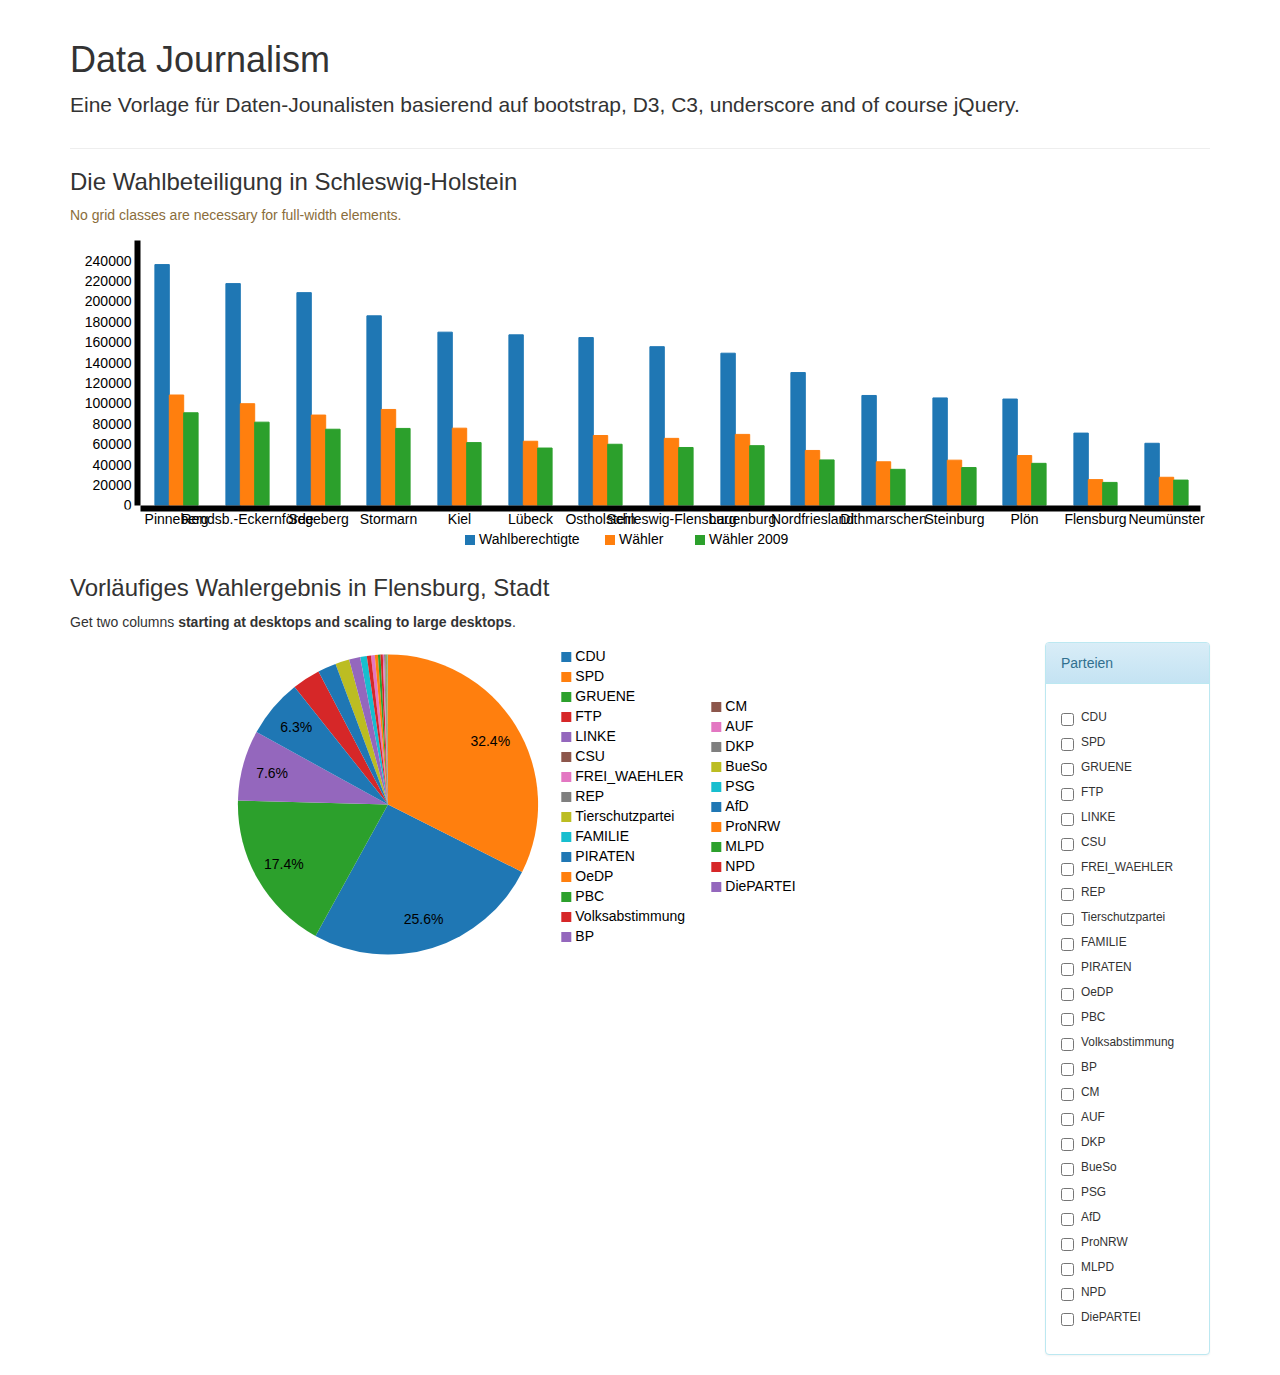
==== htdocs/index.html @ 8752a5e2 "Template using Bootstrap, D3, C3 and underscore" ====
<!DOCTYPE html>
<html lang="en">
    <head>
        <meta charset="utf-8">
        <meta http-equiv="X-UA-Compatible" content="IE=edge">
        <meta name="viewport" content="width=device-width, initial-scale=1">
        <meta name="description" content="">
        <meta name="author" content="">
        <link rel="shortcut icon" href="../../assets/ico/favicon.ico">
        <title>Data Journalism</title>

        <link rel="stylesheet" href="css/bootstrap.min.css">
        <link rel="stylesheet" href="css/bootstrap-theme.min.css">
        <link href="c3.css" rel="stylesheet" type="text/css">
        <style>


        </style>
        <!--script src="js/bootstrap.min.js"></script-->
        <script src="js/d3.v3.min.js" charset="utf-8"></script>
        <script src="js/c3.min.js" charset="utf-8"></script>
        <script src="js/underscore-min.js" charset="utf-8"></script>
        <script src="js/jquery-1.11.1.min.js" charset="utf-8"></script>
        <script src="data/eu.js" charset="utf-8"></script>
        <script>

function getWkData(id) {
    var data;
    eu_election.forEach(function(d) {
        var name;
        if(d.wahlkreis_nr == id) {
            data = [];
            for(p in d) {
                if(p.endsWith('_ap')) {
                    name = p.substr(0, p.length-3);
                    data.push([name, d[p]]);
                }
            }
        }
    });
    return data;
}

window.addEventListener('load', function() {
    console.log("Los geht's");

    // Generate pie chart
    var chart = c3.generate({
        bindto: '#piechart',
        data: {
            columns: getWkData(1001),
            type : 'pie'
        },
        legend: {
            position: 'right',
            onclick: function (d, i) { console.log(d, i); },
        },
        pie: {
            onclick: function (d, i) { console.log(d, i); },
            onmouseover: function (d, i) { console.log(d, i); },
            onmouseout: function (d, i) { console.log(d, i); }
        }
    });

    // Genrate list of parties
    var parties = _.chain(_.keys(eu_election[0]))
                       .filter(function(v) { return v.endsWith('_ap'); })
                       .map(function(v) { return v.slice(0, -3) })
                       .value();
    parties.forEach(function(party) {
        var cb = $('<div class="checkbox"><label><input type="checkbox"></label></div>');
        cb.find('label').append(party);
        cb.find('input').click(function(ev) {
            console.log(ev.target);
            console.log(party);
        });
        $('#parties').append(cb);
    });

    // Generate the barchart
    var categories_short = ["Pinneberg","Rendsb.-Eckernförde","Segeberg","Stormarn","Kiel","Lübeck","Ostholstein","Schleswig-Flensburg","Lauenburg","Nordfriesland","Dithmarschen","Steinburg","Plön","Flensburg","Neumünster"];
    var columns = _.chain(eu_election)
                        .where({"bundesland":1})
                        .sortBy(function(kreis) {
                            return -kreis.wahlber
                        })
                        .reduce(function(arr, kreis) {
                            arr[0].push(kreis.wahlkreis_nr);
                            arr[1].push(kreis.wahlkreis);
                            arr[2].push(kreis.wahlber);
                            arr[3].push(kreis.waehler);
                            arr[4].push(kreis.waehler_vp);
                            return arr;
                        }, [[], [], ['Wahlberechtigte'], ['Wähler'], ['Wähler 2009']])
                        .value();
    var wk_ids = columns.shift();
    var categories = columns.shift();
    console.log(JSON.stringify(columns));
    var barchart = c3.generate({
        bindto: '#barchart',
        data: {
            columns: columns,
            type: 'bar',
            onclick: function (d, i) {
                console.log(wk_ids[d.x], categories[d.x]);
                console.log(d);
                $('#wahlkreis').html(categories[d.x]);
                chart.load({
                    columns: getWkData(wk_ids[d.x]),
                });
            }
        },
        axis: {
            x: {
                type: 'category',
                categories: categories_short
            }
        },
    });

    $('#piechart .c3-legend-item').click(function(evt) {
        console.log(evt.currentTarget.__data__);
        console.log(evt);
    });

}, false);

        </script>
    <!-- HTML5 shim and Respond.js IE8 support of HTML5 elements and media queries -->
    <!--[if lt IE 9]>
      <script src="https://oss.maxcdn.com/libs/html5shiv/3.7.0/html5shiv.js"></script>
      <script src="https://oss.maxcdn.com/libs/respond.js/1.4.2/respond.min.js"></script>
    <![endif]-->
    </head>
    <body>
        <div class="container">

            <div class="page-header">
                <h1>Data Journalism</h1>
                <p class="lead">Eine Vorlage für Daten-Jounalisten basierend auf bootstrap, D3, C3, underscore and of course jQuery.</p>
            </div>

            <h3>Die Wahlbeteiligung in Schleswig-Holstein</h3>
            <p class="text-warning">No grid classes are necessary for full-width elements.</p>

            <div id="barchart"></div>

            <h3>Vorläufiges Wahlergebnis in <span id="wahlkreis">Flensburg, Stadt</span></h3>
            <p>Get two columns <strong>starting at desktops and scaling to large desktops</strong>.</p>
            <div class="row">
                <div class="col-md-10"><div id="piechart"></div></div>
                <div class="col-md-2">
                    <div class="panel panel-info">
                        <div class="panel-heading">Parteien</div>
                        <div id="parties" class="panel-body small"></div>
                    </div>
                </div>
            </div>

        </div>
    </body>
</html>
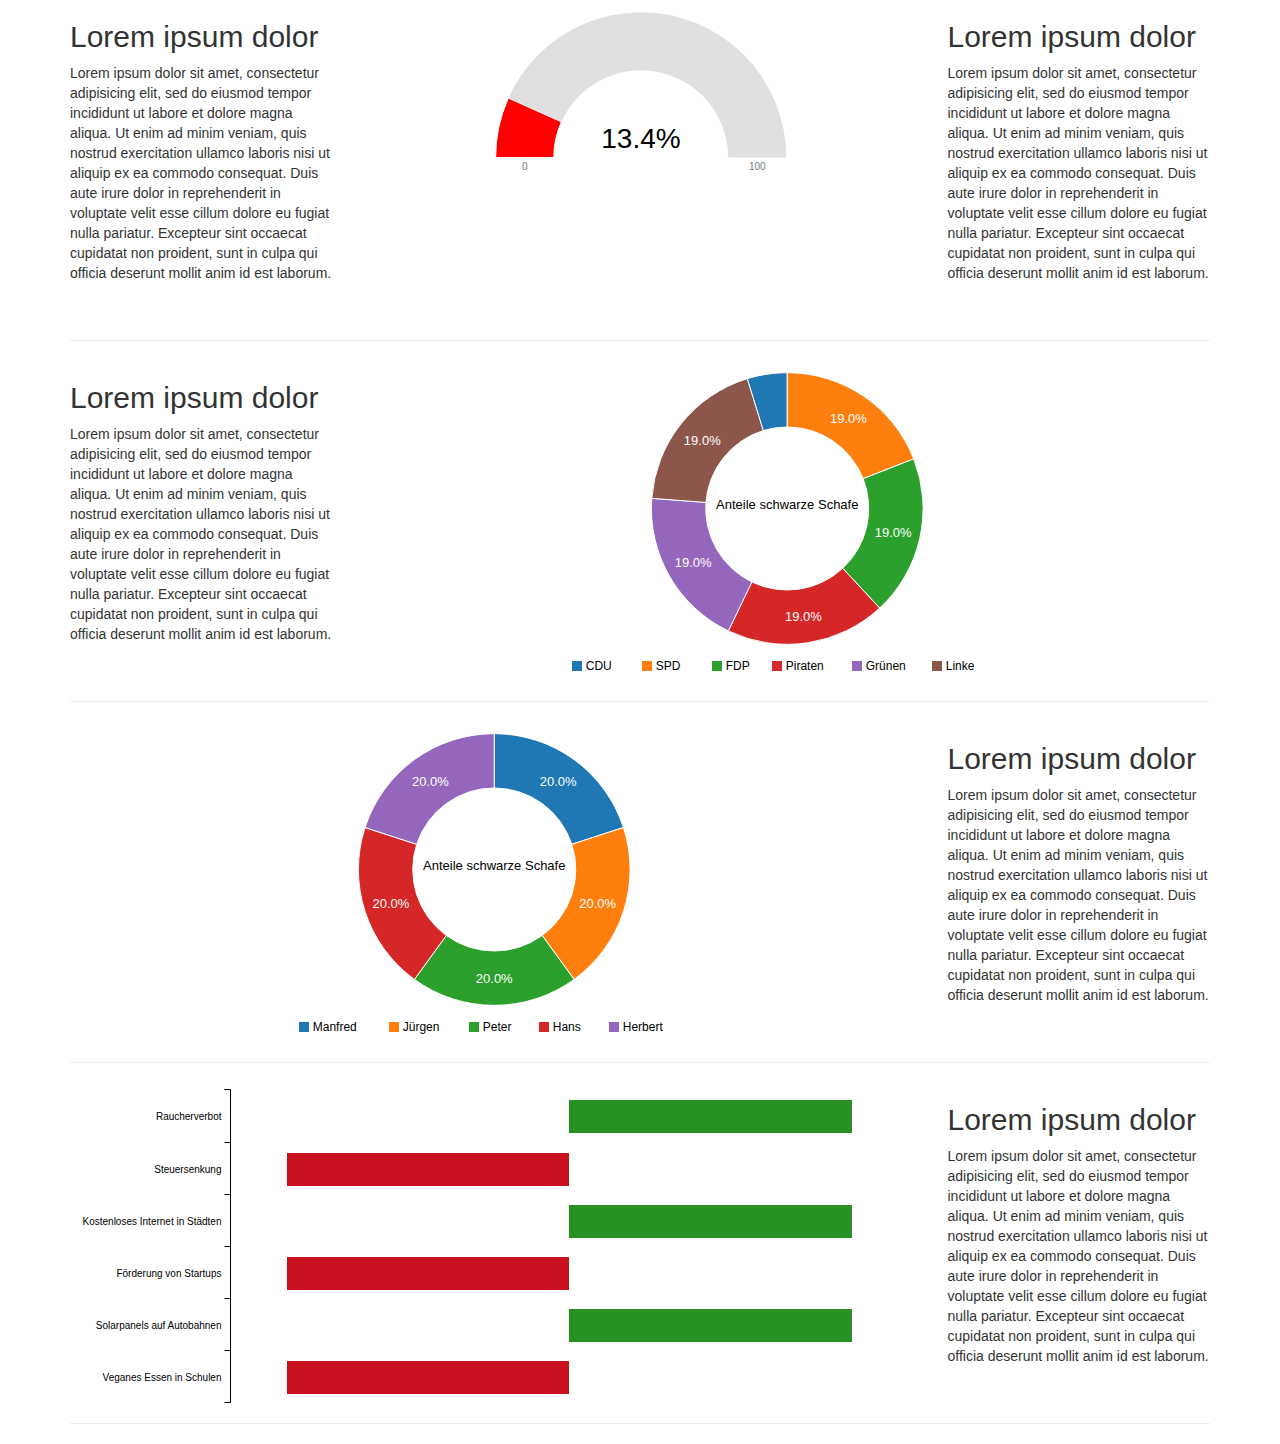
==== commit e4a50729: "Update views" ====
--- a/htdocs/index.html
+++ b/htdocs/index.html
@@ -1,162 +1,178 @@
 <!DOCTYPE html>
-<html lang="en">
-    <head>
-        <meta charset="utf-8">
-        <meta http-equiv="X-UA-Compatible" content="IE=edge">
-        <meta name="viewport" content="width=device-width, initial-scale=1">
-        <meta name="description" content="">
-        <meta name="author" content="">
-        <link rel="shortcut icon" href="../../assets/ico/favicon.ico">
-        <title>Data Journalism</title>
-
-        <link rel="stylesheet" href="css/bootstrap.min.css">
-        <link rel="stylesheet" href="css/bootstrap-theme.min.css">
-        <link href="c3.css" rel="stylesheet" type="text/css">
-        <style>
-
-
-        </style>
-        <!--script src="js/bootstrap.min.js"></script-->
-        <script src="js/d3.v3.min.js" charset="utf-8"></script>
-        <script src="js/c3.min.js" charset="utf-8"></script>
-        <script src="js/underscore-min.js" charset="utf-8"></script>
-        <script src="js/jquery-1.11.1.min.js" charset="utf-8"></script>
-        <script src="data/eu.js" charset="utf-8"></script>
-        <script>
-
-function getWkData(id) {
-    var data;
-    eu_election.forEach(function(d) {
-        var name;
-        if(d.wahlkreis_nr == id) {
-            data = [];
-            for(p in d) {
-                if(p.endsWith('_ap')) {
-                    name = p.substr(0, p.length-3);
-                    data.push([name, d[p]]);
-                }
+<html>
+  <head>
+    <title>
+      Visualblower
+    </title>
+    <meta charset="utf-8">
+    <link rel="stylesheet" href="css/bootstrap.min.css" />
+    <link rel="stylesheet" href="css/bootstrap-theme.min.css" />
+    <link href="css/c3.css" rel="stylesheet" type="text/css" />
+    <script src="js/d3.v3.min.js" charset="utf-8"></script>
+    <script src="js/c3.min.js" charset="utf-8"></script>
+    <script src="js/underscore.js" charset="utf-8"></script>
+    <script src="js/jquery-1.11.1.min.js" charset="utf-8"></script>
+    <script src="data/eu.js" charset="utf-8"></script>
+    <script type="text/javascript" charset="utf-8">
+      $(function() {
+        
+        
+        var regular_vs_irregular = c3.generate({
+          bindto: '#regular_vs_irregular_chart',
+          data: {
+            columns: [
+              ['data', 13.4]
+            ],
+            type: 'gauge'
+          },
+          gauge: {
+          },
+          color: {
+            pattern: ['#FF0000', '#F97600', '#F6C600', '#60B044'], // the three color levels for the percentage values.
+            threshold: {
+                values: [30, 60, 90, 100]
             }
-        }
-    });
-    return data;
-}
-
-window.addEventListener('load', function() {
-    console.log("Los geht's");
-
-    // Generate pie chart
-    var chart = c3.generate({
-        bindto: '#piechart',
-        data: {
-            columns: getWkData(1001),
-            type : 'pie'
-        },
-        legend: {
-            position: 'right',
-            onclick: function (d, i) { console.log(d, i); },
-        },
-        pie: {
+          }
+        });
+        
+        
+        
+        var irregularities_grouped_in_parties = c3.generate({
+          bindto: '#irregularities_grouped_in_parties_chart',
+          data: {
+            columns: [
+              ['CDU', 30],
+              ['SPD', 120],
+              ['FDP', 120],
+              ['Piraten', 120],
+              ['Grünen', 120],
+              ['Linke', 120]
+            ],
+            type: 'donut'
+          },
+          donut: {
+            title: "Anteile schwarze Schafe",
             onclick: function (d, i) { console.log(d, i); },
             onmouseover: function (d, i) { console.log(d, i); },
             onmouseout: function (d, i) { console.log(d, i); }
-        }
-    });
-
-    // Genrate list of parties
-    var parties = _.chain(_.keys(eu_election[0]))
-                       .filter(function(v) { return v.endsWith('_ap'); })
-                       .map(function(v) { return v.slice(0, -3) })
-                       .value();
-    parties.forEach(function(party) {
-        var cb = $('<div class="checkbox"><label><input type="checkbox"></label></div>');
-        cb.find('label').append(party);
-        cb.find('input').click(function(ev) {
-            console.log(ev.target);
-            console.log(party);
+          }
         });
-        $('#parties').append(cb);
-    });
-
-    // Generate the barchart
-    var categories_short = ["Pinneberg","Rendsb.-Eckernförde","Segeberg","Stormarn","Kiel","Lübeck","Ostholstein","Schleswig-Flensburg","Lauenburg","Nordfriesland","Dithmarschen","Steinburg","Plön","Flensburg","Neumünster"];
-    var columns = _.chain(eu_election)
-                        .where({"bundesland":1})
-                        .sortBy(function(kreis) {
-                            return -kreis.wahlber
-                        })
-                        .reduce(function(arr, kreis) {
-                            arr[0].push(kreis.wahlkreis_nr);
-                            arr[1].push(kreis.wahlkreis);
-                            arr[2].push(kreis.wahlber);
-                            arr[3].push(kreis.waehler);
-                            arr[4].push(kreis.waehler_vp);
-                            return arr;
-                        }, [[], [], ['Wahlberechtigte'], ['Wähler'], ['Wähler 2009']])
-                        .value();
-    var wk_ids = columns.shift();
-    var categories = columns.shift();
-    console.log(JSON.stringify(columns));
-    var barchart = c3.generate({
-        bindto: '#barchart',
-        data: {
-            columns: columns,
-            type: 'bar',
-            onclick: function (d, i) {
-                console.log(wk_ids[d.x], categories[d.x]);
-                console.log(d);
-                $('#wahlkreis').html(categories[d.x]);
-                chart.load({
-                    columns: getWkData(wk_ids[d.x]),
-                });
+        
+        var people_in_parties = c3.generate({
+          bindto: '#people_in_parties_chart',
+          data: {
+            columns: [
+              ['Manfred', 20],
+              ['Jürgen', 20],
+              ['Peter', 20],
+              ['Hans', 20],
+              ['Herbert', 20]
+            ],
+            type: 'donut'
+          },
+          donut: {
+            title: "Anteile schwarze Schafe",
+            onclick: function (d, i) { console.log(d, i); },
+            onmouseover: function (d, i) { console.log(d, i); },
+            onmouseout: function (d, i) { console.log(d, i); }
+          }
+        });
+        
+        var person_vs_party = c3.generate({
+          bindto: '#person_vs_party_chart',
+          data: {
+            columns: [
+              ['data1', 1, -1, 1, -1, 1, -1]
+            ],
+            types: {
+              data1: 'bar'
+            },
+            color: function (color, d) {
+              if(d.value == -1) {
+                return "#C9101E";
+              } else {
+                return "#279221";
+              }
             }
-        },
-        axis: {
+          },
+          axis: {
+            rotated: true,
             x: {
-                type: 'category',
-                categories: categories_short
+              type: 'category',
+              categories: ["Raucherverbot", "Steuersenkung", "Kostenloses Internet in Städten", "Förderung von Startups", "Solarpanels auf Autobahnen", "Veganes Essen in Schulen"]
+            },
+            y: {
+              show: false
             }
-        },
-    });
-
-    $('#piechart .c3-legend-item').click(function(evt) {
-        console.log(evt.currentTarget.__data__);
-        console.log(evt);
-    });
-
-}, false);
-
-        </script>
-    <!-- HTML5 shim and Respond.js IE8 support of HTML5 elements and media queries -->
-    <!--[if lt IE 9]>
-      <script src="https://oss.maxcdn.com/libs/html5shiv/3.7.0/html5shiv.js"></script>
-      <script src="https://oss.maxcdn.com/libs/respond.js/1.4.2/respond.min.js"></script>
-    <![endif]-->
-    </head>
-    <body>
-        <div class="container">
-
-            <div class="page-header">
-                <h1>Data Journalism</h1>
-                <p class="lead">Eine Vorlage für Daten-Jounalisten basierend auf bootstrap, D3, C3, underscore and of course jQuery.</p>
-            </div>
-
-            <h3>Die Wahlbeteiligung in Schleswig-Holstein</h3>
-            <p class="text-warning">No grid classes are necessary for full-width elements.</p>
-
-            <div id="barchart"></div>
-
-            <h3>Vorläufiges Wahlergebnis in <span id="wahlkreis">Flensburg, Stadt</span></h3>
-            <p>Get two columns <strong>starting at desktops and scaling to large desktops</strong>.</p>
-            <div class="row">
-                <div class="col-md-10"><div id="piechart"></div></div>
-                <div class="col-md-2">
-                    <div class="panel panel-info">
-                        <div class="panel-heading">Parteien</div>
-                        <div id="parties" class="panel-body small"></div>
-                    </div>
-                </div>
-            </div>
-
+          },
+          legend: {
+            show: false
+          }
+        });
+        
+      });
+    </script>
+    <style type="text/css" media="screen">
+      body {
+        /*/
+        background-color: #45454d;
+        color: #FFFFFF;
+        /**/
+      }
+    </style>
+  </head>
+  <body>
+    
+    
+    <div class="container">
+      <div class="row">
+        <div class="col-md-3">
+          <h2>Lorem ipsum dolor</h2>
+          <p>Lorem ipsum dolor sit amet, consectetur adipisicing elit, sed do eiusmod tempor incididunt ut labore et dolore magna aliqua. Ut enim ad minim veniam, quis nostrud exercitation ullamco laboris nisi ut aliquip ex ea commodo consequat. Duis aute irure dolor in reprehenderit in voluptate velit esse cillum dolore eu fugiat nulla pariatur. Excepteur sint occaecat cupidatat non proident, sunt in culpa qui officia deserunt mollit anim id est laborum.</p>
         </div>
-    </body>
-</html>
+        <div class="col-md-6">
+          <div id="regular_vs_irregular_chart"></div>
+        </div>
+        <div class="col-md-3">
+          <h2>Lorem ipsum dolor</h2>
+          <p>Lorem ipsum dolor sit amet, consectetur adipisicing elit, sed do eiusmod tempor incididunt ut labore et dolore magna aliqua. Ut enim ad minim veniam, quis nostrud exercitation ullamco laboris nisi ut aliquip ex ea commodo consequat. Duis aute irure dolor in reprehenderit in voluptate velit esse cillum dolore eu fugiat nulla pariatur. Excepteur sint occaecat cupidatat non proident, sunt in culpa qui officia deserunt mollit anim id est laborum.</p>
+        </div>
+      </div>
+      <hr />
+      <div class="row">
+        <div class="col-md-3">
+          <h2>Lorem ipsum dolor</h2>
+          <p>Lorem ipsum dolor sit amet, consectetur adipisicing elit, sed do eiusmod tempor incididunt ut labore et dolore magna aliqua. Ut enim ad minim veniam, quis nostrud exercitation ullamco laboris nisi ut aliquip ex ea commodo consequat. Duis aute irure dolor in reprehenderit in voluptate velit esse cillum dolore eu fugiat nulla pariatur. Excepteur sint occaecat cupidatat non proident, sunt in culpa qui officia deserunt mollit anim id est laborum.</p>
+        </div>
+        <div class="col-md-9">
+          <div id="irregularities_grouped_in_parties_chart"></div>
+        </div>
+      </div>
+      <hr />
+      <div class="row">
+        <div class="col-md-9">
+          <div id="people_in_parties_chart"></div>
+        </div>
+        <div class="col-md-3">
+          <h2>Lorem ipsum dolor</h2>
+          <p>Lorem ipsum dolor sit amet, consectetur adipisicing elit, sed do eiusmod tempor incididunt ut labore et dolore magna aliqua. Ut enim ad minim veniam, quis nostrud exercitation ullamco laboris nisi ut aliquip ex ea commodo consequat. Duis aute irure dolor in reprehenderit in voluptate velit esse cillum dolore eu fugiat nulla pariatur. Excepteur sint occaecat cupidatat non proident, sunt in culpa qui officia deserunt mollit anim id est laborum.</p>
+        </div>
+      </div>
+      <hr />
+      <div class="row">
+        <div class="col-md-9">
+          <div id="person_vs_party_chart"></div>
+        </div>
+        <div class="col-md-3">
+          <h2>Lorem ipsum dolor</h2>
+          <p>Lorem ipsum dolor sit amet, consectetur adipisicing elit, sed do eiusmod tempor incididunt ut labore et dolore magna aliqua. Ut enim ad minim veniam, quis nostrud exercitation ullamco laboris nisi ut aliquip ex ea commodo consequat. Duis aute irure dolor in reprehenderit in voluptate velit esse cillum dolore eu fugiat nulla pariatur. Excepteur sint occaecat cupidatat non proident, sunt in culpa qui officia deserunt mollit anim id est laborum.</p>
+        </div>
+      </div>
+      <hr />
+      
+      
+    </div>
+    
+    
+  </body>
+</html>--- a/htdocs/css/c3.css
+++ b/htdocs/css/c3.css
@@ -0,0 +1,196 @@
+/*-- Chart --*/
+
+.c3 svg {
+  font: 10px sans-serif;
+}
+.c3 path, .c3 line {
+  fill: none;
+  stroke: #000;
+}
+.c3 text {
+  -webkit-user-select: none;
+     -moz-user-select: none;
+          user-select: none;
+}
+
+.c3-legend-item-tile,
+.c3-xgrid-focus,
+.c3-ygrid,
+.c3-event-rect,
+.c3-bars path {
+  shape-rendering: crispEdges;
+}
+
+.c3-chart-arc path {
+  stroke: #fff;
+
+}
+.c3-chart-arc text {
+  fill: #fff;
+  font-size: 13px;
+}
+
+/*-- Axis --*/
+
+.c3-axis-x .tick {
+}
+.c3-axis-x-label {
+}
+
+.c3-axis-y .tick {
+}
+.c3-axis-y-label {
+}
+
+.c3-axis-y2 .tick {
+}
+.c3-axis-y2-label {
+}
+
+/*-- Grid --*/
+
+.c3-grid line {
+  stroke: #aaa;
+}
+.c3-grid text {
+  fill: #aaa;
+}
+.c3-xgrid, .c3-ygrid {
+  stroke-dasharray: 3 3;
+}
+.c3-xgrid-focus {
+}
+
+/*-- Text on Chart --*/
+
+.c3-text {
+}
+
+.c3-text.c3-empty {
+  fill: #808080;
+  font-size: 2em;
+}
+
+/*-- Line --*/
+
+.c3-line {
+  stroke-width: 1px;
+}
+/*-- Point --*/
+
+.c3-circle._expanded_ {
+  stroke-width: 1px;
+  stroke: white;
+}
+.c3-selected-circle {
+  fill: white;
+  stroke-width: 2px;
+}
+
+/*-- Bar --*/
+
+.c3-bar {
+  stroke-width: 0;
+}
+.c3-bar._expanded_ {
+  fill-opacity: 0.75;
+}
+
+/*-- Arc --*/
+
+.c3-chart-arcs-title {
+  font-size: 1.3em;
+}
+
+/*-- Focus --*/
+
+.c3-target.c3-focused path.c3-line, .c3-target.c3-focused path.c3-step {
+  stroke-width: 2px;
+}
+
+/*-- Region --*/
+
+.c3-region {
+  fill: steelblue;
+  fill-opacity: .1;
+}
+
+/*-- Brush --*/
+
+.c3-brush .extent {
+  fill-opacity: .1;
+}
+
+/*-- Select - Drag --*/
+
+.c3-dragarea {
+}
+
+/*-- Legend --*/
+
+.c3-legend-item {
+  font-size: 12px;
+}
+
+/*-- Tooltip --*/
+
+.c3-tooltip {
+  border-collapse:collapse;
+  border-spacing:0;
+  background-color:#fff;
+  empty-cells:show;
+  -webkit-box-shadow: 7px 7px 12px -9px rgb(119,119,119);
+     -moz-box-shadow: 7px 7px 12px -9px rgb(119,119,119);
+          box-shadow: 7px 7px 12px -9px rgb(119,119,119);
+  opacity: 0.9;
+}
+.c3-tooltip tr {
+  border:1px solid #CCC;
+}
+.c3-tooltip th {
+  background-color: #aaa;
+  font-size:14px;
+  padding:2px 5px;
+  text-align:left;
+  color:#FFF;
+}
+.c3-tooltip td {
+  font-size:13px;
+  padding: 3px 6px;
+  background-color:#fff;
+  border-left:1px dotted #999;
+}
+.c3-tooltip td > span {
+  display: inline-block;
+  width: 10px;
+  height: 10px;
+  margin-right: 6px;
+}
+.c3-tooltip td.value{
+  text-align: right;
+}
+
+.c3-area {
+  stroke-width: 0;
+  opacity: 0.2;
+}
+
+.c3-chart-arcs .c3-chart-arcs-background {
+  fill: #e0e0e0;
+  stroke: none;
+}
+.c3-chart-arcs .c3-chart-arcs-gauge-unit {
+  fill: #000;
+  font-size: 16px;
+}
+.c3-chart-arcs .c3-chart-arcs-gauge-max {
+  fill: #777;
+}
+.c3-chart-arcs .c3-chart-arcs-gauge-min {
+  fill: #777;
+}
+
+.c3-chart-arc .c3-gauge-value {
+  fill: #000;
+  font-size: 28px;
+}
